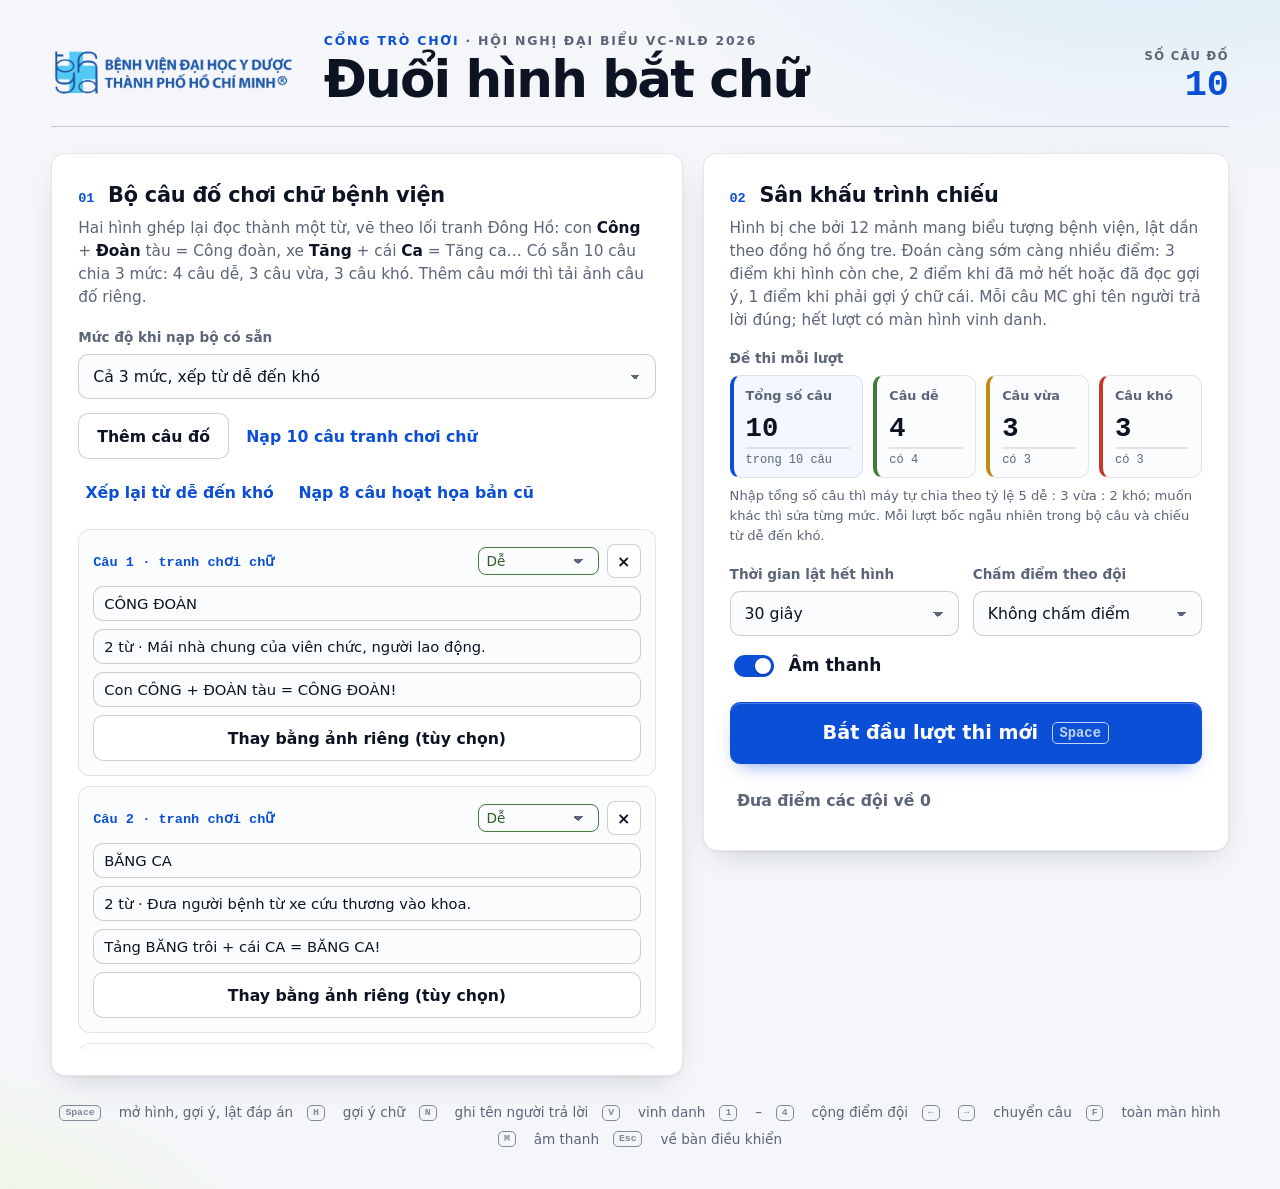
==== duoi-hinh.html @ 065e90be "feat: cổng trò chơi Bệnh viện – 12 trò chơi chạy offline Co-Authored-By: Claude Opus 5.5 <noreply@an" ====
<!doctype html>
<html lang="vi">
<head>
  <meta charset="utf-8">
  <meta name="viewport" content="width=device-width, initial-scale=1">
  <title>Đuổi hình bắt chữ</title>
  <link rel="icon" href="data:image/svg+xml,%3Csvg xmlns='http://www.w3.org/2000/svg' viewBox='0 0 64 64'%3E%3Crect width='64' height='64' rx='14' fill='%230b4fd6'/%3E%3Ccircle cx='24' cy='28' r='10' fill='%23fde047'/%3E%3Crect x='34' y='24' width='18' height='22' rx='4' fill='%23d4ff3a'/%3E%3C/svg%3E">
  <link rel="stylesheet" href="css/chung.css">
  <link rel="stylesheet" href="css/duoi-hinh.css">
</head>
<body>
  <main id="man-chuan-bi" class="man chuan-bi" aria-labelledby="tieu-de-chuan-bi">
    <header class="cb-dau">
      <a href="index.html" class="ve-cong" aria-label="Về cổng trò chơi"><img src="assets/logo.png" alt="Bệnh viện Đại học Y Dược Thành phố Hồ Chí Minh" class="logo" width="220" height="47"></a>
      <div class="cb-tieu-de">
        <p class="nhan-nho"><a href="index.html" class="lien-ket-cong">Cổng trò chơi</a> · <span class="ten-su-kien"></span></p>
        <h1 id="tieu-de-chuan-bi">Đuổi hình bắt chữ</h1>
      </div>
      <dl class="tong-ket" aria-label="Tình trạng bộ câu đố">
        <div><dt>Số câu đố</dt><dd id="so-cau">0</dd></div>
      </dl>
    </header>

    <div class="cb-luoi">
      <section class="the" aria-labelledby="h-bo-cau">
        <h2 id="h-bo-cau"><span class="so-buoc">01</span>Bộ câu đố chơi chữ bệnh viện</h2>
        <p class="goi-y">Hai hình ghép lại đọc thành một từ, vẽ theo lối tranh Đông Hồ: con <b>Công</b> + <b>Đoàn</b> tàu = Công đoàn, xe <b>Tăng</b> + cái <b>Ca</b> = Tăng ca… Có sẵn 10 câu chia 3 mức: 4 câu dễ, 3 câu vừa, 3 câu khó. Thêm câu mới thì tải ảnh câu đố riêng.</p>
        <label class="nhan" for="o-muc-nap">Mức độ khi nạp bộ có sẵn</label>
        <select id="o-muc-nap"><option value="" selected>Cả 3 mức, xếp từ dễ đến khó</option><option value="de">Chỉ câu dễ</option><option value="vua">Chỉ câu vừa</option><option value="kho">Chỉ câu khó</option></select>
        <div class="hang-nut">
          <button type="button" id="nut-them" class="nut nut-vien">Thêm câu đố</button>
          <button type="button" id="nut-mau" class="nut nut-chu">Nạp 10 câu tranh chơi chữ</button>
          <button type="button" id="nut-xep" class="nut nut-chu">Xếp lại từ dễ đến khó</button>
          <button type="button" id="nut-mau-cu" class="nut nut-chu">Nạp 8 câu hoạt họa bản cũ</button>
        </div>
        <ol id="ds-cau" class="dh-ds"></ol>
      </section>

      <section class="the" aria-labelledby="h-san-khau">
        <h2 id="h-san-khau"><span class="so-buoc">02</span>Sân khấu trình chiếu</h2>
        <p class="goi-y">Hình bị che bởi 12 mảnh mang biểu tượng bệnh viện, lật dần theo đồng hồ ống tre. Đoán càng sớm càng nhiều điểm: 3 điểm khi hình còn che, 2 điểm khi đã mở hết hoặc đã đọc gợi ý, 1 điểm khi phải gợi ý chữ cái. Mỗi câu MC ghi tên người trả lời đúng; hết lượt có màn hình vinh danh.</p>

        <fieldset class="dh-de-thi">
          <legend class="nhan">Đề thi mỗi lượt</legend>
          <div class="dh-de-thi-luoi">
            <label class="dh-so dh-so-tong"><span>Tổng số câu</span><input id="o-tong-cau" type="number" min="1" step="1" inputmode="numeric"><small id="co-tong"></small></label>
            <label class="dh-so" data-muc="de"><span>Câu dễ</span><input id="o-so-de" type="number" min="0" step="1" inputmode="numeric"><small id="co-de"></small></label>
            <label class="dh-so" data-muc="vua"><span>Câu vừa</span><input id="o-so-vua" type="number" min="0" step="1" inputmode="numeric"><small id="co-vua"></small></label>
            <label class="dh-so" data-muc="kho"><span>Câu khó</span><input id="o-so-kho" type="number" min="0" step="1" inputmode="numeric"><small id="co-kho"></small></label>
            <label class="dh-so" data-muc="khac" id="nhom-so-khac" hidden><span>Chưa phân loại</span><input id="o-so-khac" type="number" min="0" step="1" inputmode="numeric"><small id="co-khac"></small></label>
          </div>
          <p class="dh-de-thi-ghi">Nhập tổng số câu thì máy tự chia theo tỷ lệ 5 dễ : 3 vừa : 2 khó; muốn khác thì sửa từng mức. Mỗi lượt bốc ngẫu nhiên trong bộ câu và chiếu từ dễ đến khó.</p>
        </fieldset>
        <div class="hai-cot">
          <div>
            <label class="nhan" for="o-thoi-gian">Thời gian lật hết hình</label>
            <select id="o-thoi-gian"><option value="20">20 giây</option><option value="30" selected>30 giây</option><option value="45">45 giây</option><option value="0">MC tự mở (bấm Space)</option></select>
          </div>
          <div>
            <label class="nhan" for="o-so-doi">Chấm điểm theo đội</label>
            <select id="o-so-doi"><option value="0">Không chấm điểm</option><option value="2">2 đội</option><option value="3">3 đội</option><option value="4">4 đội</option></select>
          </div>
        </div>
        <label class="hop-chon"><input id="o-am-thanh" type="checkbox" checked><span>Âm thanh</span></label>
        <button type="button" id="nut-vao" class="nut nut-chinh nut-to" disabled><span>Bắt đầu lượt thi mới</span><kbd>Space</kbd></button>
        <div class="hang-nut">
          <button type="button" id="nut-tiep-luot" class="nut nut-vien" hidden>Chơi tiếp lượt đang dở</button>
          <button type="button" id="nut-xem-vinh-danh" class="nut nut-vien" hidden>Xem vinh danh lượt trước</button>
          <button type="button" id="nut-xoa-diem" class="nut nut-chu nut-nguy">Đưa điểm các đội về 0</button>
        </div>
      </section>
    </div>
    <p class="phim-tat"><kbd>Space</kbd> mở hình, gợi ý, lật đáp án <kbd>H</kbd> gợi ý chữ <kbd>N</kbd> ghi tên người trả lời <kbd>V</kbd> vinh danh <kbd>1</kbd>–<kbd>4</kbd> cộng điểm đội <kbd>←</kbd><kbd>→</kbd> chuyển câu <kbd>F</kbd> toàn màn hình <kbd>M</kbd> âm thanh <kbd>Esc</kbd> về bàn điều khiển</p>
  </main>

  <section id="man-san-khau" class="man dh-san-khau" aria-label="Sân khấu Đuổi hình bắt chữ" hidden>
    <header class="dh-dau">
      <div class="dh-trai">
        <img src="assets/logo.png" alt="" class="logo-nho" width="160" height="34">
        <div>
          <p class="nhan-nho ten-su-kien"></p>
          <p class="dh-tieu-de">Đuổi hình bắt chữ</p>
        </div>
        <p id="sk-chi-so" class="dh-chi-so"></p>
        <p id="sk-muc-do" class="dh-muc-do" hidden></p>
      </div>
      <div id="bang-doi" class="dh-bang-doi" aria-label="Điểm các đội" hidden></div>
    </header>

    <div class="dh-trung-tam">
      <div class="dh-khung-canvas">
        <canvas id="dh-canvas" aria-label="Tranh câu đố"></canvas>
        <canvas id="dh-canvas-cu" aria-label="Hoạt họa câu đố" hidden></canvas>
      </div>
      <div id="dh-dong-ho" class="dh-dong-ho" aria-hidden="true"><span id="dh-tre"></span></div>
      <p id="sk-goi-y" class="dh-goi-y" hidden></p>
      <div id="sk-o-chu" class="dh-dap-an-hang" aria-live="polite"></div>
      <p id="sk-giai-thich" class="dh-giai-thich" hidden></p>
      <form id="form-ten" class="dh-nguoi" autocomplete="off">
        <label for="o-ten" class="dh-nguoi-nhan">Người trả lời đúng <kbd>N</kbd></label>
        <input id="o-ten" type="text" maxlength="60" list="ds-ten" placeholder="Gõ tên rồi bấm Enter">
        <datalist id="ds-ten"></datalist>
        <button type="submit" class="nut nut-chinh">Ghi tên</button>
        <p id="sk-da-ghi" class="dh-da-ghi" aria-live="polite"></p>
      </form>
    </div>

    <footer class="dh-chan">
      <div class="hang-nut dh-hang-nut">
        <button type="button" id="nut-truoc" class="nut nut-vien">Câu trước <kbd>←</kbd></button>
        <button type="button" id="nut-buoc" class="nut nut-chinh">Mở hết hình <kbd>Space</kbd></button>
        <button type="button" id="nut-chu" class="nut nut-vien">Gợi ý một chữ <kbd>H</kbd></button>
        <button type="button" id="nut-sau" class="nut nut-vien">Câu tiếp <kbd>→</kbd></button>
        <button type="button" id="nut-vinh-danh" class="nut nut-vien">Vinh danh <kbd>V</kbd></button>
      </div>
      <button type="button" id="nut-ve" class="nut nut-chu">Về bàn điều khiển <kbd>Esc</kbd></button>
    </footer>
    <canvas id="phao-dh" aria-hidden="true"></canvas>
  </section>

  <section id="man-vinh-danh" class="man dh-vinh-danh" aria-labelledby="vd-tieu-de" hidden>
    <header class="vd-dau">
      <img src="assets/logo.png" alt="Bệnh viện Đại học Y Dược Thành phố Hồ Chí Minh" class="vd-logo" width="220" height="47">
      <p class="nhan-nho ten-su-kien"></p>
      <h2 id="vd-tieu-de" class="vd-tieu-de">Bảng vàng Đuổi hình bắt chữ</h2>
      <p id="vd-tom-tat" class="vd-tom-tat"></p>
    </header>
    <ol id="vd-buc" class="vd-buc" aria-label="Ba người dẫn đầu"></ol>
    <div class="vd-duoi">
      <ol id="vd-ds" class="vd-ds" aria-label="Các thứ hạng tiếp theo"></ol>
      <ul id="vd-doi" class="vd-doi" aria-label="Điểm các đội" hidden></ul>
    </div>
    <p id="vd-trong" class="vd-trong" hidden>Lượt này chưa ghi tên người trả lời nào.</p>
    <footer class="vd-chan hang-nut">
      <button type="button" id="vd-quay-lai" class="nut nut-vien">Quay lại sân khấu</button>
      <button type="button" id="vd-ve" class="nut nut-chu">Về bàn điều khiển <kbd>Esc</kbd></button>
    </footer>
    <canvas id="phao-vd" aria-hidden="true"></canvas>
  </section>

  <script src="js/chung/luu-tru.js" defer></script>
  <script src="js/chung/am-thanh.js" defer></script>
  <script src="js/chung/phao.js" defer></script>
  <script src="js/chung/umc-logo.js" defer></script>
  <script src="js/quay-so/anh-giai.js" defer></script>
  <script src="js/duoi-hinh/duoi-hinh.js" defer></script>
  <script src="js/duoi-hinh/ve-hinh.js" defer></script>
  <script src="js/duoi-hinh/ve-tranh.js" defer></script>
  <script src="js/duoi-hinh/hinh-them.js" defer></script>
  <script src="js/duoi-hinh/hinh-dep.js" defer></script>
  <script src="js/duoi-hinh/vinh-danh.js" defer></script>
  <script src="js/duoi-hinh/app.js" defer></script>
</body>
</html>
---- css/chung.css ----
/* Cổng trò chơi Bệnh viện — phần dùng chung. Giao diện sáng, phong cách đồ họa thể thao: nền trắng ngà, chữ mực đậm,
 * xanh dương làm màu nhấn cho chữ, xanh chanh làm nền nhấn cho vị trí dẫn đầu. */
:root {
  --nen: #f4f6f9;
  --be-mat: #ffffff;
  --kinh: rgba(255, 255, 255, 0.86);
  --vien: rgba(12, 19, 34, 0.10);
  --vien-dam: rgba(12, 19, 34, 0.20);
  --chu: #0c1322;
  --chu-phu: #5b6577;
  --xanh: #0b4fd6;          /* màu nhấn cho chữ, nút chính */
  --xanh-dam: #083ea8;
  --chanh: #d4ff3a;         /* nền nhấn: dẫn đầu, hạng 1 */
  --chanh-dam: #65a30d;
  --vang: #d4a017;
  --dong: #c2763a;
  --do: #e53935;
  --font: "Inter", system-ui, -apple-system, "Segoe UI", Roboto, "Helvetica Neue", Arial, sans-serif;
  --mono: ui-monospace, "SF Mono", "JetBrains Mono", Menlo, Consolas, monospace;
  --chuyen: cubic-bezier(0.16, 1, 0.3, 1);
  --bo: 10px;
  --bong: 0 1px 2px rgba(12,19,34,0.06), 0 12px 32px -14px rgba(12,19,34,0.22);
}
html[data-chu-de="le-tet"] {
  --xanh: #c62828;
  --xanh-dam: #991b1b;
}
html[data-chu-de="y-te"] {
  --xanh: #0f766e;
  --xanh-dam: #115e59;
}

* { box-sizing: border-box; }
html, body { margin: 0; height: 100%; }
body { font-family: var(--font); color: var(--chu); background: var(--nen); font-size: 17px; line-height: 1.5; -webkit-font-smoothing: antialiased; }
[hidden] { display: none !important; }
.an-di { position: absolute; width: 1px; height: 1px; opacity: 0; pointer-events: none; }
label:has(> .an-di) { position: relative; } /* ô ẩn định vị theo nút chứa nó; nếu không, nó thoát khỏi khung cuộn và kéo dài cả trang */
kbd { font: 600 0.72em var(--mono); padding: 0.15em 0.5em; border-radius: 5px; border: 1px solid currentColor; opacity: 0.75; }
.nhan-nho { margin: 0; font-size: 0.78rem; font-weight: 700; letter-spacing: 0.14em; text-transform: uppercase; color: var(--chu-phu); }

/* ── Nút ── */
.nut { display: inline-flex; align-items: center; justify-content: center; gap: 0.7em; min-height: 46px; padding: 0.55em 1.15em; border-radius: var(--bo); border: 1px solid transparent; font: 650 0.98rem var(--font); color: var(--chu); background: transparent; cursor: pointer; transition: background-color 160ms, border-color 160ms, transform 160ms var(--chuyen), box-shadow 160ms; }
.nut:focus-visible { outline: 3px solid var(--xanh); outline-offset: 3px; }
.nut:active:not(:disabled) { transform: translateY(1px) scale(0.99); }
.nut:disabled { opacity: 0.4; cursor: not-allowed; }
.nut-chinh { background: var(--xanh); color: #fff; box-shadow: 0 1px 0 rgba(255,255,255,0.25) inset, 0 8px 20px -10px rgba(11,79,214,0.7); }
.nut-chinh:hover:not(:disabled) { background: var(--xanh-dam); box-shadow: 0 1px 0 rgba(255,255,255,0.25) inset, 0 14px 30px -12px rgba(11,79,214,0.8); }
.nut-vien { border-color: var(--vien-dam); background: var(--be-mat); }
.nut-vien:hover { border-color: rgba(12,19,34,0.4); background: #f8fafc; }
.nut-chu { color: var(--xanh); padding-inline: 0.4em; }
.nut-chu:hover { text-decoration: underline; text-underline-offset: 3px; }
.nut-nguy { color: var(--chu-phu); }
.nut-nguy:hover { color: var(--do); }
.nut-to { width: 100%; min-height: 62px; font-size: 1.2rem; font-weight: 750; margin-top: 22px; }
.nut-hep { width: auto; min-width: 280px; margin-top: 0; }
.hang-nut { display: flex; flex-wrap: wrap; gap: 10px; align-items: center; margin: 14px 0 0; }
.hang-giua { justify-content: center; }

/* ── Bàn điều khiển ── */
.chuan-bi { min-height: 100%; padding: 32px clamp(16px, 4vw, 56px) 40px; background:
  radial-gradient(900px 500px at 90% -10%, rgba(69,179,232,0.18), transparent 60%),
  radial-gradient(700px 420px at -10% 110%, rgba(212,255,58,0.22), transparent 60%), var(--nen); }
.cb-dau { display: grid; grid-template-columns: auto 1fr auto; align-items: end; gap: 28px; max-width: 1240px; margin: 0 auto; padding-bottom: 22px; border-bottom: 1px solid var(--vien-dam); }
.logo { height: 47px; width: auto; }
.cb-tieu-de h1 { margin: 4px 0 0; font-size: clamp(2.2rem, 1.3rem + 2.4vw, 3.6rem); line-height: 0.95; font-weight: 850; letter-spacing: -0.035em; }
.tong-ket { display: flex; gap: 28px; margin: 0; }
.tong-ket div { text-align: right; }
.tong-ket dt { font-size: 0.72rem; font-weight: 700; letter-spacing: 0.12em; text-transform: uppercase; color: var(--chu-phu); }
.tong-ket dd { margin: 2px 0 0; font: 700 2.3rem/1 var(--mono); font-variant-numeric: tabular-nums; }
.tong-ket div:first-child dd { color: var(--xanh); }
.cb-luoi { display: grid; grid-template-columns: 1.2fr 1fr; gap: 20px; max-width: 1240px; margin: 26px auto 0; align-items: start; }
.the { background: var(--be-mat); border: 1px solid var(--vien); border-radius: 14px; padding: 26px; box-shadow: var(--bong); }
.the h2 { display: flex; align-items: baseline; gap: 14px; margin: 0 0 6px; font-size: 1.3rem; font-weight: 750; letter-spacing: -0.01em; }
.so-buoc { font: 700 0.85rem var(--mono); color: var(--xanh); }
.goi-y { color: var(--chu-phu); margin: 0 0 16px; font-size: 0.96rem; }
.goi-y b { color: var(--chu); font-weight: 650; }
.nhan { display: block; font-size: 0.85rem; font-weight: 650; color: var(--chu-phu); margin: 18px 0 7px; }
textarea, input[type="text"], select { width: 100%; font: 0.98rem var(--font); padding: 12px 14px; border: 1px solid var(--vien-dam); border-radius: var(--bo); background: #fbfcfd; color: var(--chu); transition: border-color 160ms, box-shadow 160ms; }
select { appearance: none; background-image: linear-gradient(45deg, transparent 50%, var(--chu-phu) 50%), linear-gradient(135deg, var(--chu-phu) 50%, transparent 50%); background-position: calc(100% - 20px) 52%, calc(100% - 15px) 52%; background-size: 5px 5px; background-repeat: no-repeat; }
textarea { font: 0.9rem var(--mono); resize: vertical; margin-bottom: 12px; }
textarea::placeholder { color: #9aa3b2; }
textarea:focus, input:focus, select:focus { outline: none; border-color: var(--xanh); box-shadow: 0 0 0 3px rgba(11,79,214,0.15); }
.hai-cot { display: grid; grid-template-columns: 1fr 1fr; gap: 14px; }
.hop-chon { display: flex; align-items: center; gap: 12px; margin-top: 16px; font-weight: 550; cursor: pointer; }
.hop-chon input { appearance: none; width: 40px; height: 22px; border-radius: 99px; background: #d5dbe4; position: relative; cursor: pointer; transition: background-color 200ms; flex: none; }
.hop-chon input::after { content: ""; position: absolute; top: 3px; left: 3px; width: 16px; height: 16px; border-radius: 50%; background: #fff; box-shadow: 0 1px 3px rgba(0,0,0,0.25); transition: transform 220ms var(--chuyen); }
.hop-chon input:checked { background: var(--xanh); }
.hop-chon input:checked::after { transform: translateX(18px); }
.hop-chon input:focus-visible { outline: 3px solid var(--xanh); outline-offset: 3px; }
.trang-thai { margin-top: 10px; border-radius: var(--bo); font-size: 0.92rem; }
.trang-thai:empty { display: none; }
.trang-thai p { margin: 0; font-weight: 650; }
.trang-thai ul { margin: 6px 0 0; padding-left: 1.2em; color: var(--chu-phu); }
.trang-thai.ok, .trang-thai.canh-bao, .trang-thai.loi { padding: 12px 14px; border: 1px solid; }
.trang-thai.ok { border-color: #b7e08a; background: #f3fbe8; }
.trang-thai.ok p { color: #3f6f06; }
.trang-thai.canh-bao { border-color: #f1d27a; background: #fff9e8; }
.trang-thai.canh-bao p { color: #8a5d00; }
.trang-thai.loi { border-color: #f3a5a3; background: #fff3f3; }
.trang-thai.loi p { color: #b3261e; }
.phim-tat { max-width: 1240px; margin: 26px auto 0; color: var(--chu-phu); font-size: 0.85rem; display: flex; flex-wrap: wrap; gap: 6px 14px; align-items: center; justify-content: center; }
.phim-tat kbd { margin-right: 4px; }

/* ── Lịch sử ── */
dialog { width: min(980px, 94vw); max-height: 86vh; border: 1px solid var(--vien); border-radius: 16px; padding: 26px; color: var(--chu); background: var(--be-mat); box-shadow: 0 30px 80px -20px rgba(12,19,34,0.4); }
dialog::backdrop { background: rgba(12,19,34,0.35); backdrop-filter: blur(4px); }
dialog h2 { margin-top: 0; font-weight: 750; letter-spacing: -0.01em; }
.ls-noi-dung { max-height: 56vh; overflow: auto; border: 1px solid var(--vien); border-radius: 12px; }
.ls-bang { width: 100%; border-collapse: collapse; font-size: 0.95rem; }
.ls-bang th { position: sticky; top: 0; background: #eef2f7; text-align: left; padding: 10px 12px; font-size: 0.75rem; letter-spacing: 0.1em; text-transform: uppercase; color: var(--chu-phu); }
.ls-bang td { padding: 9px 12px; border-top: 1px solid var(--vien); }
.ls-bang td:nth-child(4) { font-family: var(--mono); }
.ls-dau-luot td { border-top-color: var(--vien-dam); }
.ls-noi-dung .goi-y { padding: 16px; margin: 0; }

@media (max-width: 900px) {
  .cb-dau { grid-template-columns: 1fr; align-items: start; }
  .tong-ket div { text-align: left; }
  .cb-luoi, .hai-cot { grid-template-columns: 1fr; }
}
@media (prefers-reduced-motion: reduce) {
  *, *::before, *::after { animation-duration: 1ms !important; animation-iteration-count: 1 !important; transition-duration: 1ms !important; }
}

/* Liên kết về cổng trò chơi */
.lien-ket-cong { color: var(--xanh); text-decoration: none; }
.lien-ket-cong:hover { text-decoration: underline; text-underline-offset: 3px; }
.ve-cong { display: inline-block; border-radius: 8px; }
.ve-cong:focus-visible { outline: 3px solid var(--xanh); outline-offset: 3px; }
.trang-thai a { color: inherit; font-weight: 700; }

/* ── Biên bản in / xuất PDF ── */
.vung-in-bien-ban { display: none; }
@media print {
  @page { size: A4 portrait; margin: 14mm 15mm; }
  body.dang-in-bien-ban > *:not(#vung-in-bien-ban) { display: none !important; }
  body.dang-in-bien-ban { background: #fff !important; color: #000 !important; font-size: 12pt; line-height: 1.45; }
  #vung-in-bien-ban { display: block !important; color: #000; font-family: "Times New Roman", Georgia, serif; }
  .bb-dau { display: flex; justify-content: space-between; align-items: flex-start; gap: 16px; border-bottom: 1.5px solid #000; padding-bottom: 10px; margin-bottom: 16px; }
  .bb-logo { height: 34px; width: auto; display: block; margin-bottom: 4px; }
  .bb-co-quan { margin: 0; font-weight: 700; font-size: 10pt; }
  .bb-quoc-hieu { text-align: center; }
  .bb-qh-tren { margin: 0; font-weight: 700; font-size: 10.5pt; }
  .bb-qh-duoi { margin: 2px 0 6px; font-weight: 700; font-size: 10.5pt; text-decoration: underline; text-underline-offset: 3px; }
  .bb-ngay { margin: 0; font-style: italic; font-size: 10pt; }
  .bb-tieu-de { text-align: center; margin-bottom: 14px; }
  .bb-tieu-de h1 { margin: 0 0 4px; font-size: 15pt; font-weight: 700; letter-spacing: 0.02em; }
  .bb-su-kien { margin: 0 0 4px; font-size: 12pt; font-weight: 700; }
  .bb-tom-tat { margin: 0; font-size: 10pt; font-style: italic; color: #333; }
  .bb-bang { width: 100%; border-collapse: collapse; margin: 12px 0 14px; font-size: 10.5pt; }
  .bb-bang th, .bb-bang td { border: 1px solid #222; padding: 5px 8px; text-align: left; }
  .bb-bang th { background: #eef2f7 !important; -webkit-print-color-adjust: exact; print-color-adjust: exact; font-weight: 700; }
  .bb-bang tr { break-inside: avoid; }
  .bb-ghi-chu { margin: 8px 0 16px; font-size: 10pt; font-style: italic; }
  .bb-chu-ky { display: grid; grid-template-columns: repeat(3, 1fr); gap: 12px; margin-top: 24px; break-inside: avoid; text-align: center; }
  .bb-ky-chuc { margin: 0; font-weight: 700; font-size: 10.5pt; }
  .bb-ky-goi-y { margin: 2px 0 0; font-size: 9.5pt; font-style: italic; }
  .bb-ky-trong { height: 68px; }
}
---- css/duoi-hinh.css ----
/* Đuổi hình bắt chữ – phong cách tranh Đông Hồ: nền giấy điệp, khung gỗ, ô chữ là khối gỗ lật thành dấu son,
 * đồng hồ ống tre, bảng điểm thẻ gỗ. Bàn điều khiển dùng chung giao diện của cổng (chung.css). */
:root {
  --dh-giay: #f1e4c4;
  --dh-giay-dam: #e3cd9c;
  --dh-muc: #1d1510;
  --dh-son: #c8352b;
  --dh-son-dam: #9c241c;
  --dh-nghe: #e5a823;
  --dh-go: #7a4b25;
  --dh-go-dam: #4a2a12;
  --dh-tre: #6f9a3c;
  --dh-serif: Georgia, "Noto Serif", "Times New Roman", serif;
}

/* ── Bàn điều khiển ── */
.dh-ds { list-style: none; margin: 14px 0 0; padding: 0; display: grid; gap: 10px; max-height: 520px; overflow: auto; }
.dh-dong { position: relative; /* giữ ô chọn ảnh ẩn (.an-di, định vị tuyệt đối) trong dòng, không kéo dài cả trang */ padding: 14px; border: 1px solid var(--vien); border-radius: 12px; background: #fbfcfd; display: grid; gap: 8px; }
.dh-dong-dau { display: flex; justify-content: space-between; align-items: center; }
.dh-stt { font: 800 0.85rem var(--mono); color: var(--xanh); }
.dh-dong input { padding: 8px 10px !important; font-size: 0.92rem !important; }
.dh-nut-anh { align-self: start; }
.nut-nho { width: 34px; height: 34px; border-radius: 8px; border: 1px solid var(--vien-dam); background: #fff; color: var(--chu); font: 700 1rem var(--font); cursor: pointer; }
.nut-xoa:hover { border-color: var(--do); background: #fff3f3; color: var(--do); }

/* ── Sân khấu ── */
.dh-san-khau {
  position: fixed; inset: 0; overflow: auto; display: grid; grid-template-rows: auto 1fr auto; gap: 14px; padding: 16px 32px 20px;
  color: var(--dh-muc);
  background:
    radial-gradient(1200px 700px at 50% 30%, rgba(255,250,235,0.9), transparent 70%),
    repeating-linear-gradient(0deg, rgba(122,75,37,0.025) 0 2px, transparent 2px 7px),
    linear-gradient(180deg, var(--dh-giay), var(--dh-giay-dam));
}
.dh-san-khau::before { /* viền hoa văn sóng nước mờ ở chân màn hình */
  content: ""; position: fixed; left: 0; right: 0; bottom: 0; height: 120px; pointer-events: none; opacity: 0.18;
  background: radial-gradient(circle at 50% 100%, transparent 18px, var(--dh-go) 19px, var(--dh-go) 20px, transparent 21px) 0 0 / 40px 24px repeat;
}
.dh-dau, .dh-trung-tam, .dh-chan { position: relative; z-index: 1; }
.dh-dau { display: flex; justify-content: space-between; align-items: center; gap: 18px; }
.dh-trai { display: flex; align-items: center; gap: 18px; }
.dh-san-khau .nhan-nho { color: #7a5a3a; }
.dh-tieu-de { margin: 2px 0 0; font: 700 clamp(1.4rem, 1rem + 1.2vw, 2.1rem)/1.1 var(--dh-serif); letter-spacing: 0.01em; }
.dh-chi-so { /* con dấu son */
  margin: 0 0 0 10px; padding: 8px 14px; background: var(--dh-son); color: #fbf3df; font: 700 1.15rem var(--dh-serif);
  border: 2px solid var(--dh-son-dam); outline: 2px solid #fbf3df; outline-offset: -6px; transform: rotate(-3deg); box-shadow: 0 6px 14px -8px rgba(80,20,10,0.6);
}

/* Bảng điểm: thẻ gỗ */
.dh-bang-doi { display: flex; gap: 10px; }
.dh-doi {
  position: relative; display: grid; grid-template-columns: auto auto; grid-template-rows: auto auto; column-gap: 10px; align-items: center;
  min-width: 128px; padding: 8px 14px; border-radius: 8px; border: 2px solid var(--dh-go-dam); cursor: pointer; color: #fbf3df;
  background: linear-gradient(180deg, #9a6232, var(--dh-go)); box-shadow: inset 0 1px 0 rgba(255,230,180,0.35), 0 8px 16px -10px rgba(50,25,8,0.7);
  transition: transform 180ms var(--chuyen);
}
.dh-doi:hover { transform: translateY(-2px); }
.dh-doi:focus-visible { outline: 3px solid var(--dh-son); outline-offset: 3px; }
.dh-doi-ten { font: 700 0.95rem var(--dh-serif); grid-column: 1; }
.dh-doi-diem { font: 800 2rem/1 var(--mono); color: var(--dh-nghe); grid-column: 2; grid-row: 1 / span 2; }
.dh-doi kbd { grid-column: 1; justify-self: start; color: #f3dcb0; }
.dh-doi.vua-cong { animation: dhNay 600ms var(--chuyen); }
@keyframes dhNay { 30% { transform: scale(1.12) rotate(-2deg); } }
.dh-cong-diem { position: absolute; right: 8px; top: -6px; font: 900 1.6rem var(--dh-serif); color: var(--dh-son); text-shadow: 0 2px 0 #fbf3df; animation: dhBay 1.2s var(--chuyen) forwards; pointer-events: none; }
@keyframes dhBay { from { opacity: 0; transform: translateY(10px) scale(0.6); } 25% { opacity: 1; transform: translateY(-10px) scale(1.2); } to { opacity: 0; transform: translateY(-46px) scale(1); } }

.dh-trung-tam { display: flex; flex-direction: column; align-items: center; justify-content: center; gap: 14px; max-width: 1180px; width: 100%; margin: 0 auto; }
.dh-khung-canvas { width: min(980px, 100%, calc((100vh - 460px) * 16 / 9)); aspect-ratio: 16 / 9; position: relative; box-shadow: 0 28px 60px -26px rgba(60,30,10,0.65), 0 2px 0 rgba(255,255,255,0.4) inset; border-radius: 6px; overflow: hidden; }
.dh-khung-canvas canvas { position: absolute; inset: 0; width: 100%; height: 100%; display: block; }

/* Đồng hồ ống tre */
.dh-dong-ho {
  width: min(980px, 100%, calc((100vh - 460px) * 16 / 9)); height: 16px; border-radius: 99px; overflow: hidden;
  background: rgba(122,75,37,0.18); box-shadow: inset 0 2px 4px rgba(60,30,10,0.25);
}
.dh-dong-ho span {
  display: block; height: 100%; transform-origin: left center; transition: transform 140ms linear;
  background:
    repeating-linear-gradient(90deg, transparent 0 78px, rgba(40,60,15,0.55) 78px 81px),
    linear-gradient(180deg, #a6cf6a, var(--dh-tre) 55%, #4d7426);
}
.dh-dong-ho.gap span { background: repeating-linear-gradient(90deg, transparent 0 78px, rgba(90,20,10,0.5) 78px 81px), linear-gradient(180deg, #f08a5d, var(--dh-son)); animation: dhGap 0.5s steps(2) infinite; }
.dh-dong-ho.het span { transform: scaleX(0) !important; }
@keyframes dhGap { 50% { filter: brightness(1.25); } }

/* Gợi ý: dải giấy cuộn, gạch chân nét bút lông */
.dh-goi-y {
  position: relative; margin: 0; padding: 10px 30px 14px; font: 700 clamp(1.1rem, 0.9rem + 0.6vw, 1.45rem)/1.4 var(--dh-serif); text-align: center;
  background: linear-gradient(180deg, #fbf3df, #f3e2bd); border-left: 10px solid var(--dh-go); border-right: 10px solid var(--dh-go);
  box-shadow: 0 10px 20px -14px rgba(60,30,10,0.7); animation: dhMoCuon 600ms var(--chuyen);
}
.dh-goi-y::after { content: ""; position: absolute; left: 18%; right: 18%; bottom: 6px; height: 4px; border-radius: 99px; background: var(--dh-son); transform-origin: left; animation: dhGach 700ms 250ms var(--chuyen) both; }
@keyframes dhMoCuon { from { clip-path: inset(0 50% 0 50%); } to { clip-path: inset(0 0 0 0); } }
@keyframes dhGach { from { transform: scaleX(0); } to { transform: scaleX(1); } }

/* Ô chữ: khối gỗ lật thành dấu son */
.dh-dap-an-hang { display: flex; flex-wrap: wrap; justify-content: center; gap: 12px 30px; perspective: 900px; }
.dh-tu { display: inline-flex; gap: 8px; }
.dh-o {
  position: relative; width: clamp(48px, 4.8vw, 70px); height: clamp(58px, 7vh, 84px); border-radius: 6px; transform-style: preserve-3d;
  background: linear-gradient(180deg, #9a6232, var(--dh-go-dam)); border: 2px solid var(--dh-go-dam);
  box-shadow: inset 0 0 0 4px rgba(255,226,160,0.18), 0 8px 14px -8px rgba(50,25,8,0.7);
  transition: transform 520ms var(--chuyen), background 300ms;
}
.dh-o::before { content: ""; position: absolute; inset: 9px; border: 1px solid rgba(255,226,160,0.3); border-radius: 3px; }
.dh-o-mat { position: absolute; inset: 0; display: grid; place-items: center; font: 700 clamp(1.8rem, 2.5vw, 2.8rem)/1 var(--dh-serif); color: transparent; }
.dh-o.goi-y-chu { background: linear-gradient(180deg, #fbf3df, #ead4a4); border-color: var(--dh-go); }
.dh-o.goi-y-chu .dh-o-mat { color: var(--dh-go-dam); }
.dh-o.hien { transform: rotateY(360deg); background: var(--dh-son); border-color: var(--dh-son-dam); box-shadow: inset 0 0 0 3px #fbf3df, inset 0 0 0 5px var(--dh-son), 0 10px 18px -8px rgba(120,25,15,0.75); }
.dh-o.hien::before { display: none; }
.dh-o.hien .dh-o-mat { color: #fbf3df; }

.dh-giai-thich {
  margin: 0; padding: 12px 26px; font: 700 clamp(1.1rem, 0.9rem + 0.6vw, 1.4rem)/1.4 var(--dh-serif); text-align: center; max-width: 70ch;
  background: #fbf3df; border: 2px solid var(--dh-son); outline: 2px solid #fbf3df; outline-offset: 3px; box-shadow: 0 10px 22px -14px rgba(60,30,10,0.7);
  animation: dhHien 600ms var(--chuyen);
}
@keyframes dhHien { from { opacity: 0; transform: translateY(12px) scale(0.98); } to { opacity: 1; transform: none; } }

.dh-chan { display: flex; justify-content: space-between; align-items: center; flex-wrap: wrap; gap: 12px; max-width: 1180px; width: 100%; margin: 0 auto; }
.dh-hang-nut { margin: 0; }
.dh-san-khau .nut-chinh { background: var(--dh-son); box-shadow: 0 1px 0 rgba(255,255,255,0.25) inset, 0 8px 20px -10px rgba(150,30,20,0.8); }
.dh-san-khau .nut-chinh:hover:not(:disabled) { background: var(--dh-son-dam); }
.dh-san-khau .nut-vien { background: #fbf3df; border-color: rgba(122,75,37,0.45); color: var(--dh-muc); }
.dh-san-khau .nut-vien:hover { border-color: var(--dh-go); background: #fff7e6; }
.dh-san-khau .nut-chu { color: var(--dh-go); }
#phao-dh { position: fixed; inset: 0; width: 100%; height: 100%; pointer-events: none; z-index: 6; }

/* ── Thiết lập đề thi ── */
.dh-de-thi { margin: 4px 0 0; padding: 0; border: 0; min-width: 0; }
.dh-de-thi legend { padding: 0; }
.dh-de-thi-luoi { display: grid; grid-template-columns: 1.3fr repeat(4, 1fr); gap: 10px; }
.dh-de-thi-luoi:not(:has(#nhom-so-khac:not([hidden]))) { grid-template-columns: 1.3fr repeat(3, 1fr); }
.dh-so { display: grid; gap: 4px; padding: 10px 12px; border: 1px solid var(--vien); border-left: 4px solid var(--muc-mau, var(--vien-dam)); border-radius: 10px; background: #fbfcfd; }
.dh-so[data-muc="de"] { --muc-mau: #3f7a3a; }
.dh-so[data-muc="vua"] { --muc-mau: #c08a14; }
.dh-so[data-muc="kho"] { --muc-mau: #c8352b; }
.dh-so-tong { --muc-mau: var(--xanh); background: #f3f7ff; }
.dh-so span { font-size: 0.8rem; font-weight: 650; color: var(--chu-phu); }
.dh-so small { font: 0.75rem var(--mono); color: var(--chu-phu); }
.dh-so input { width: 100%; padding: 4px 0; border: 0; border-bottom: 2px solid var(--vien); background: transparent; font: 750 1.7rem/1.1 var(--mono); color: var(--chu); font-variant-numeric: tabular-nums; }
.dh-so input:focus { outline: none; border-bottom-color: var(--muc-mau); }
.dh-de-thi-ghi { margin: 8px 0 0; font-size: 0.82rem; color: var(--chu-phu); }

/* ── Ghi tên người trả lời: dải giấy có nút đóng dấu ── */
.dh-nguoi { display: flex; align-items: center; justify-content: center; flex-wrap: wrap; gap: 10px; margin: 0; }
.dh-nguoi-nhan { font: 700 1rem var(--dh-serif); color: var(--dh-go-dam); display: inline-flex; align-items: center; gap: 8px; }
.dh-nguoi input { width: min(360px, 70vw); padding: 10px 14px; font: 700 1.15rem var(--dh-serif); color: var(--dh-muc); background: #fffaf0; border: 2px solid rgba(122,75,37,0.45); border-radius: 6px; }
.dh-nguoi input:focus { outline: 3px solid rgba(200,53,43,0.35); border-color: var(--dh-son); }
.dh-nguoi .nut { min-height: 44px; }
.dh-da-ghi { margin: 0; min-width: 14em; text-align: left; font: 700 1.05rem var(--dh-serif); color: var(--dh-son-dam); }
.dh-nguoi.da-ghi input { border-color: var(--dh-son); background: #fff3e6; }

/* ── Màn vinh danh ── */
.dh-vinh-danh {
  position: fixed; inset: 0; overflow: auto; display: grid; grid-template-rows: auto 1fr auto auto; justify-items: center; gap: 18px; padding: 24px 32px 28px; color: var(--dh-muc);
  background:
    radial-gradient(900px 520px at 50% 42%, rgba(255,236,170,0.75), transparent 70%),
    repeating-conic-gradient(from 0deg at 50% 46%, rgba(229,168,35,0.10) 0deg 6deg, transparent 6deg 15deg),
    linear-gradient(180deg, var(--dh-giay), var(--dh-giay-dam));
}
.vd-dau { text-align: center; display: grid; justify-items: center; gap: 4px; }
.vd-logo { height: 40px; width: auto; }
.vd-dau .nhan-nho { margin: 6px 0 0; color: #7a5a3a; }
.vd-tieu-de { margin: 0; font: 700 clamp(2rem, 1.2rem + 2.6vw, 3.4rem)/1.1 var(--dh-serif); }
.vd-tieu-de::after { content: ""; display: block; height: 5px; margin: 10px auto 0; width: 46%; border-radius: 99px; background: var(--dh-son); }
.vd-tom-tat { margin: 4px 0 0; font: 600 1rem var(--dh-serif); color: #7a5a3a; }

.vd-buc { list-style: none; margin: 0; padding: 0; display: grid; grid-template-columns: repeat(3, minmax(0, 260px)); align-items: end; gap: 22px; align-self: end; }
.vd-o { display: grid; justify-items: center; gap: 6px; text-align: center; opacity: 0; transform: translateY(40px); transition: opacity 600ms var(--chuyen), transform 800ms var(--chuyen); }
.vd-o.hien { opacity: 1; transform: none; }
.vd-o-1 { order: 2; } .vd-o-2 { order: 1; } .vd-o-3 { order: 3; }
.vd-dau-son { margin: 0; padding: 6px 14px; background: var(--dh-son); color: #fbf3df; font: 700 1.2rem var(--dh-serif); border: 2px solid var(--dh-son-dam); outline: 2px solid #fbf3df; outline-offset: -6px; transform: rotate(-4deg); }
.vd-o-1 .vd-dau-son { font-size: 1.5rem; padding: 8px 20px; }
.vd-ten { margin: 4px 0 0; font: 700 clamp(1.3rem, 1rem + 1vw, 1.9rem)/1.15 var(--dh-serif); overflow-wrap: break-word; }
.vd-o-1 .vd-ten { font-size: clamp(1.7rem, 1.2rem + 1.6vw, 2.6rem); }
.vd-diem { margin: 0; font: 600 1rem var(--dh-serif); color: #6b4a2c; }
.vd-diem b { font: 800 1.6rem var(--mono); color: var(--dh-son-dam); }
.vd-be {
  width: 100%; display: grid; place-items: center; margin-top: 8px; border-radius: 6px 6px 0 0; border: 2px solid var(--dh-go-dam);
  background: linear-gradient(180deg, #a8703c, var(--dh-go) 60%, var(--dh-go-dam)); box-shadow: inset 0 2px 0 rgba(255,230,180,0.35), 0 20px 30px -18px rgba(60,30,10,0.8);
}
.vd-be span { font: 800 2.6rem var(--dh-serif); color: var(--dh-nghe); text-shadow: 0 2px 0 rgba(40,20,5,0.6); }
.vd-o-1 .vd-be { height: 150px; } .vd-o-2 .vd-be { height: 105px; } .vd-o-3 .vd-be { height: 74px; }
.vd-o-1 .vd-be span { font-size: 3.4rem; }

.vd-duoi { display: flex; flex-wrap: wrap; justify-content: center; align-items: flex-start; gap: 18px; width: min(1100px, 100%); }
.vd-ds { list-style: none; margin: 0; padding: 0; display: grid; grid-template-columns: repeat(auto-fill, minmax(260px, 1fr)); gap: 8px; flex: 1 1 560px; }
.vd-dong { display: grid; grid-template-columns: 2.2em 1fr auto; align-items: center; gap: 10px; padding: 8px 14px; background: #fbf3df; border-left: 6px solid var(--dh-go); box-shadow: 0 6px 12px -10px rgba(60,30,10,0.7); opacity: 0; transform: translateY(8px); transition: opacity 400ms, transform 400ms var(--chuyen); }
.vd-dong.hien { opacity: 1; transform: none; }
.vd-dong-hang { font: 800 1.1rem var(--mono); color: var(--dh-go); }
.vd-dong-ten { font: 700 1.05rem var(--dh-serif); overflow-wrap: break-word; min-width: 0; }
.vd-dong-diem { font: 600 0.9rem var(--dh-serif); color: #6b4a2c; white-space: nowrap; }
.vd-doi { list-style: none; margin: 0; padding: 0; display: flex; flex-wrap: wrap; gap: 10px; }
.vd-the-doi { display: grid; justify-items: center; min-width: 110px; padding: 8px 14px; border-radius: 8px; border: 2px solid var(--dh-go-dam); color: #fbf3df; background: linear-gradient(180deg, #9a6232, var(--dh-go)); }
.vd-the-doi.dan-dau { outline: 3px solid var(--dh-nghe); outline-offset: 2px; }
.vd-doi-ten { font: 700 0.95rem var(--dh-serif); }
.vd-doi-diem { font: 800 1.8rem/1 var(--mono); color: var(--dh-nghe); }
.vd-trong { margin: 0; align-self: center; font: 700 1.3rem var(--dh-serif); color: #7a5a3a; }
.vd-chan { margin: 0; }
.dh-vinh-danh .nut-vien { background: #fbf3df; border-color: rgba(122,75,37,0.45); color: var(--dh-muc); }
.dh-vinh-danh .nut-chu { color: var(--dh-go); }
#phao-vd { position: fixed; inset: 0; width: 100%; height: 100%; pointer-events: none; z-index: 6; }

@media (max-width: 900px) {
  .dh-dau { flex-direction: column; align-items: flex-start; }
  .dh-khung-canvas, .dh-dong-ho { width: 100%; }
  .dh-de-thi-luoi, .dh-de-thi-luoi:not(:has(#nhom-so-khac:not([hidden]))) { grid-template-columns: 1fr 1fr; }
  .dh-so-tong { grid-column: 1 / -1; }
}
@media (max-width: 640px) {
  .dh-vinh-danh { padding: 18px 16px 22px; }
  .vd-buc { grid-template-columns: 1fr; gap: 14px; width: 100%; }
  .vd-o-1, .vd-o-2, .vd-o-3 { order: 0; grid-template-columns: auto 1fr; justify-items: start; text-align: left; column-gap: 12px; }
  .vd-o .vd-dau-son { grid-row: 1 / span 2; align-self: center; }
  .vd-o .vd-be { display: none; }
  .vd-o-1 .vd-ten { font-size: 1.7rem; }
  .vd-dong { grid-template-columns: 2em 1fr; }
  .vd-dong-diem { grid-column: 2; white-space: normal; }
}
@media (prefers-reduced-motion: reduce) {
  .dh-goi-y, .dh-goi-y::after, .dh-giai-thich, .dh-doi.vua-cong, .dh-cong-diem { animation: none; }
  .dh-o { transition: none; }
  .vd-o, .vd-dong { transition: none; }
}

/* ── Mức độ câu đố ── */
.dh-dong-phai { display: flex; align-items: center; gap: 8px; }
.dh-chon-muc { width: auto !important; padding: 5px 8px !important; font-size: 0.85rem !important; border-radius: 8px; }
.dh-chon-muc[data-muc="de"] { border-color: #3f7a3a; color: #2f5e2b; }
.dh-chon-muc[data-muc="vua"] { border-color: #c08a14; color: #8a5f08; }
.dh-chon-muc[data-muc="kho"] { border-color: var(--dh-son); color: var(--dh-son-dam); }
/* Thẻ mức độ trên sân khấu: mảnh giấy dán, màu theo mức (lá – nghệ – son) */
.dh-muc-do {
  margin: 0; padding: 6px 12px; font: 700 1rem var(--dh-serif); color: #fbf3df; transform: rotate(2deg);
  background: #3f7a3a; border: 2px solid rgba(29,21,16,0.55); box-shadow: 0 6px 12px -8px rgba(60,30,10,0.7);
}
.dh-muc-do[data-muc="vua"] { background: #c08a14; }
.dh-muc-do[data-muc="kho"] { background: var(--dh-son-dam); }
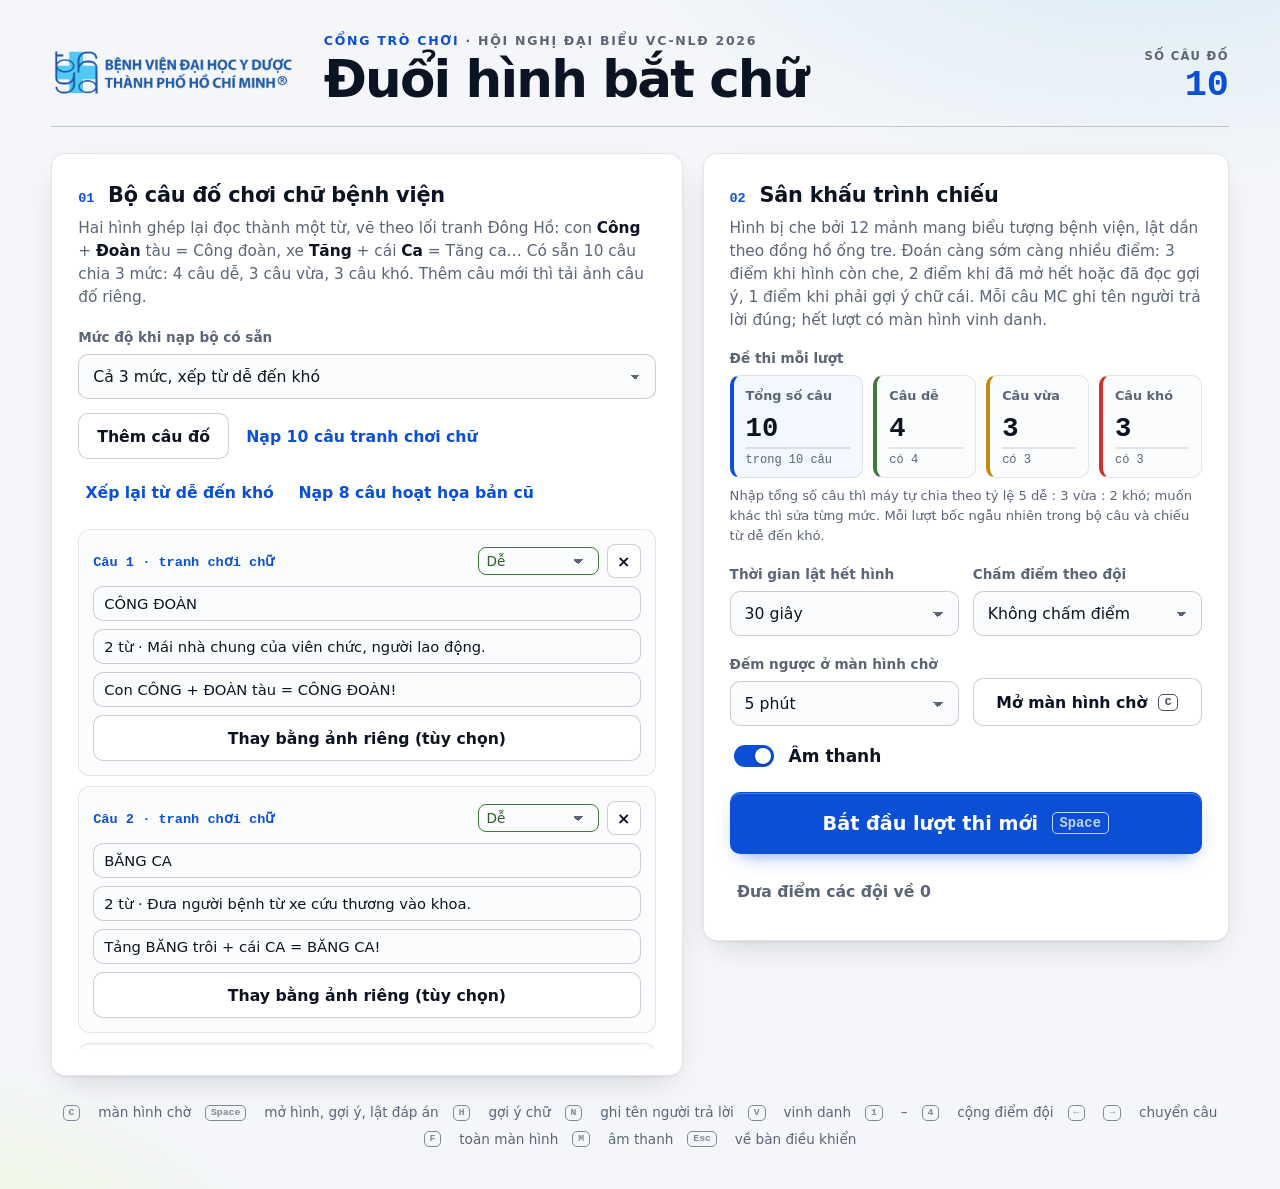
==== commit 1519b9cf: "feat(duoi-hinh): màn hình chờ có câu ví dụ, luật chơi và đếm ngược - Màn hình chờ mở bằng phím C: tê" ====
--- a/duoi-hinh.html
+++ b/duoi-hinh.html
@@ -7,6 +7,7 @@
   <link rel="icon" href="data:image/svg+xml,%3Csvg xmlns='http://www.w3.org/2000/svg' viewBox='0 0 64 64'%3E%3Crect width='64' height='64' rx='14' fill='%230b4fd6'/%3E%3Ccircle cx='24' cy='28' r='10' fill='%23fde047'/%3E%3Crect x='34' y='24' width='18' height='22' rx='4' fill='%23d4ff3a'/%3E%3C/svg%3E">
   <link rel="stylesheet" href="css/chung.css">
   <link rel="stylesheet" href="css/duoi-hinh.css">
+  <link rel="stylesheet" href="css/duoi-hinh-cho.css">
 </head>
 <body>
   <main id="man-chuan-bi" class="man chuan-bi" aria-labelledby="tieu-de-chuan-bi">
@@ -61,6 +62,13 @@
             <select id="o-so-doi"><option value="0">Không chấm điểm</option><option value="2">2 đội</option><option value="3">3 đội</option><option value="4">4 đội</option></select>
           </div>
         </div>
+        <div class="hai-cot dh-hang-cho">
+          <div>
+            <label class="nhan" for="o-phut-cho">Đếm ngược ở màn hình chờ</label>
+            <select id="o-phut-cho"><option value="0">Không đếm ngược</option><option value="3">3 phút</option><option value="5" selected>5 phút</option><option value="10">10 phút</option><option value="15">15 phút</option></select>
+          </div>
+          <button type="button" id="nut-man-cho" class="nut nut-vien dh-nut-cho">Mở màn hình chờ <kbd>C</kbd></button>
+        </div>
         <label class="hop-chon"><input id="o-am-thanh" type="checkbox" checked><span>Âm thanh</span></label>
         <button type="button" id="nut-vao" class="nut nut-chinh nut-to" disabled><span>Bắt đầu lượt thi mới</span><kbd>Space</kbd></button>
         <div class="hang-nut">
@@ -70,7 +78,7 @@
         </div>
       </section>
     </div>
-    <p class="phim-tat"><kbd>Space</kbd> mở hình, gợi ý, lật đáp án <kbd>H</kbd> gợi ý chữ <kbd>N</kbd> ghi tên người trả lời <kbd>V</kbd> vinh danh <kbd>1</kbd>–<kbd>4</kbd> cộng điểm đội <kbd>←</kbd><kbd>→</kbd> chuyển câu <kbd>F</kbd> toàn màn hình <kbd>M</kbd> âm thanh <kbd>Esc</kbd> về bàn điều khiển</p>
+    <p class="phim-tat"><kbd>C</kbd> màn hình chờ <kbd>Space</kbd> mở hình, gợi ý, lật đáp án <kbd>H</kbd> gợi ý chữ <kbd>N</kbd> ghi tên người trả lời <kbd>V</kbd> vinh danh <kbd>1</kbd>–<kbd>4</kbd> cộng điểm đội <kbd>←</kbd><kbd>→</kbd> chuyển câu <kbd>F</kbd> toàn màn hình <kbd>M</kbd> âm thanh <kbd>Esc</kbd> về bàn điều khiển</p>
   </main>
 
   <section id="man-san-khau" class="man dh-san-khau" aria-label="Sân khấu Đuổi hình bắt chữ" hidden>
@@ -118,6 +126,48 @@
     <canvas id="phao-dh" aria-hidden="true"></canvas>
   </section>
 
+  <section id="man-cho" class="man dh-cho" aria-labelledby="cho-tieu-de" hidden>
+    <header class="cho-dau">
+      <div class="cho-thuong-hieu">
+        <img src="assets/logo.png" alt="Bệnh viện Đại học Y Dược Thành phố Hồ Chí Minh" class="cho-logo" width="220" height="47">
+        <p class="nhan-nho ten-su-kien"></p>
+      </div>
+      <div class="cho-goc">
+        <p class="cho-phim"><kbd>Space</kbd> bắt đầu <kbd>+</kbd><kbd>−</kbd> đổi phút <kbd>F</kbd> toàn màn hình <kbd>Esc</kbd> bàn điều khiển</p>
+        <p class="cho-gio" aria-label="Giờ hiện tại"><span id="cho-gio">--:--</span></p>
+      </div>
+    </header>
+
+    <div class="cho-giua">
+      <div class="cho-trai">
+        <p class="cho-nhan">Trò chơi giao lưu</p>
+        <h1 id="cho-tieu-de" class="cho-tieu-de">Đuổi hình <span>bắt chữ</span></h1>
+        <p class="cho-phu">Hai bức tranh ghép lại, đọc thành một từ quen thuộc của bệnh viện.</p>
+        <ol class="cho-luat" aria-label="Cách chơi">
+          <li><b class="cho-so">1</b><div><h2>Nhìn tranh, ghép tên</h2><p>Gọi tên từng hình rồi ghép lại thành một từ.</p></div></li>
+          <li><b class="cho-so">2</b><div><h2>Giơ tay thật nhanh</h2><p>MC mời trả lời và ghi tên người đoán đúng.</p></div></li>
+          <li><b class="cho-so">3</b><div><h2>Đoán sớm, điểm cao</h2><p><b>3 điểm</b> khi tranh còn che · <b>2</b> khi đã mở hết · <b>1</b> khi phải gợi ý chữ.</p></div></li>
+        </ol>
+      </div>
+
+      <figure class="cho-phai" aria-label="Câu đố ví dụ">
+        <figcaption class="cho-vi-du">Ví dụ</figcaption>
+        <div class="cho-khung"><canvas id="cho-canvas" aria-label="Tranh ví dụ: cái thang và bánh răng máy"></canvas></div>
+        <div id="cho-o-chu" class="dh-dap-an-hang cho-o-chu" aria-hidden="true"></div>
+        <p id="cho-giai-thich" class="cho-giai-thich"></p>
+      </figure>
+    </div>
+
+    <footer class="cho-chan">
+      <dl class="cho-thong-tin">
+        <div><dt>Số câu</dt><dd><span id="cho-so-cau">10</span> câu</dd><dd id="cho-muc" class="cho-muc"></dd></div>
+        <div id="cho-doi"><dt>Thi theo đội</dt><dd><span id="cho-doi-so">0</span> đội</dd></div>
+        <div><dt>Thời gian</dt><dd id="cho-thoi-gian" class="cho-nho"></dd></div>
+      </dl>
+      <div id="cho-dem" class="cho-dem" aria-live="polite"><span id="cho-dem-nhan">Trò chơi sắp bắt đầu</span><b id="cho-dem-so"></b></div>
+    </footer>
+  </section>
+
   <section id="man-vinh-danh" class="man dh-vinh-danh" aria-labelledby="vd-tieu-de" hidden>
     <header class="vd-dau">
       <img src="assets/logo.png" alt="Bệnh viện Đại học Y Dược Thành phố Hồ Chí Minh" class="vd-logo" width="220" height="47">
@@ -149,6 +199,7 @@
   <script src="js/duoi-hinh/hinh-them.js" defer></script>
   <script src="js/duoi-hinh/hinh-dep.js" defer></script>
   <script src="js/duoi-hinh/vinh-danh.js" defer></script>
+  <script src="js/duoi-hinh/man-cho.js" defer></script>
   <script src="js/duoi-hinh/app.js" defer></script>
 </body>
 </html>
--- a/css/duoi-hinh-cho.css
+++ b/css/duoi-hinh-cho.css
@@ -0,0 +1,133 @@
+/* Màn hình chờ Đuổi hình bắt chữ – cùng chất liệu tranh Đông Hồ với sân khấu: giấy điệp, mực đen, dấu son, gỗ.
+ * Bố cục cho máy chiếu 16:9: trái là tên trò và luật chơi, phải là câu ví dụ tự chạy, chân là đếm ngược. */
+.dh-cho {
+  position: fixed; inset: 0; overflow: hidden; display: grid; grid-template-rows: auto 1fr auto;
+  gap: clamp(8px, 2vh, 22px); padding: clamp(14px, 2.6vh, 30px) clamp(20px, 3.4vw, 56px); color: var(--dh-muc);
+  background:
+    radial-gradient(900px 640px at 72% 46%, rgba(255,244,205,0.95), transparent 70%),
+    repeating-linear-gradient(0deg, rgba(122,75,37,0.025) 0 2px, transparent 2px 7px),
+    linear-gradient(180deg, var(--dh-giay), var(--dh-giay-dam));
+}
+/* Nắng tỏa chậm sau câu ví dụ, hoa văn sóng nước ở chân */
+.dh-cho::before {
+  content: ""; position: absolute; left: 72%; top: 46%; width: 170vmax; height: 170vmax; translate: -50% -50%; pointer-events: none; opacity: 0.55;
+  background: repeating-conic-gradient(from 0deg, rgba(229,168,35,0.13) 0deg 5deg, transparent 5deg 14deg);
+  mask-image: radial-gradient(circle, #000 0 22%, transparent 52%); animation: choNang 90s linear infinite;
+}
+.dh-cho::after {
+  content: ""; position: absolute; left: 0; right: 0; bottom: 0; height: 110px; pointer-events: none; opacity: 0.16;
+  background: radial-gradient(circle at 50% 100%, transparent 18px, var(--dh-go) 19px, var(--dh-go) 20px, transparent 21px) 0 0 / 40px 24px repeat;
+}
+@keyframes choNang { to { rotate: 360deg; } }
+.dh-cho > * { position: relative; z-index: 1; }
+
+/* ── Đầu: logo, tên sự kiện, đồng hồ ── */
+.cho-dau { display: flex; justify-content: space-between; align-items: center; gap: 20px; }
+.cho-thuong-hieu { display: flex; align-items: center; gap: 18px; }
+.cho-logo { height: clamp(32px, 5vh, 46px); width: auto; }
+.cho-thuong-hieu .nhan-nho { color: #7a5a3a; padding-left: 18px; border-left: 2px solid rgba(122,75,37,0.3); }
+.cho-goc { display: flex; align-items: center; gap: 18px; }
+.cho-gio { margin: 0; padding: 6px 16px; border-radius: 8px; border: 2px solid var(--dh-go-dam); background: linear-gradient(180deg, #9a6232, var(--dh-go)); box-shadow: inset 0 1px 0 rgba(255,230,180,0.35); }
+.cho-gio span { font: 800 clamp(1.3rem, 1rem + 1vw, 1.9rem)/1 var(--mono); color: var(--dh-nghe); font-variant-numeric: tabular-nums; letter-spacing: 0.04em; }
+
+/* ── Giữa ── */
+.cho-giua { display: grid; grid-template-columns: minmax(0, 0.95fr) minmax(0, 1.05fr); align-items: center; gap: clamp(24px, 4vw, 72px); min-height: 0; }
+.cho-trai { display: grid; gap: clamp(8px, 1.8vh, 20px); align-content: center; }
+.cho-nhan {
+  justify-self: start; margin: 0; padding: 5px 14px; background: var(--dh-son); color: #fbf3df; font: 700 clamp(0.9rem, 0.7rem + 0.5vw, 1.15rem) var(--dh-serif);
+  border: 2px solid var(--dh-son-dam); outline: 2px solid #fbf3df; outline-offset: -6px; transform: rotate(-3deg);
+}
+.cho-tieu-de { margin: 0; font: 700 clamp(2.6rem, 1.2rem + 5.6vh + 1.6vw, 6.6rem)/0.95 var(--dh-serif); letter-spacing: -0.01em; }
+.cho-tieu-de span { display: block; color: var(--dh-son); }
+.cho-tieu-de span::after { content: ""; display: block; width: 3.2em; height: 0.09em; margin-top: 0.14em; border-radius: 99px; background: var(--dh-muc); transform-origin: left; animation: choGach 900ms 300ms var(--chuyen) both; }
+@keyframes choGach { from { transform: scaleX(0); } }
+.cho-phu { margin: 0; max-width: 30ch; font: 600 clamp(1.05rem, 0.7rem + 1.2vh + 0.4vw, 1.6rem)/1.35 var(--dh-serif); color: #5c3d22; }
+
+.cho-luat { list-style: none; margin: 0; padding: 0; display: grid; gap: clamp(6px, 1.4vh, 14px); }
+.cho-luat li {
+  display: grid; grid-template-columns: auto 1fr; align-items: center; gap: 14px; padding: clamp(6px, 1.1vh, 12px) 16px clamp(6px, 1.1vh, 12px) 10px;
+  background: rgba(251,243,223,0.85); border-left: 6px solid var(--dh-go); box-shadow: 0 8px 18px -14px rgba(60,30,10,0.7);
+  animation: choVao 700ms var(--chuyen) both;
+}
+.cho-luat li:nth-child(2) { animation-delay: 150ms; }
+.cho-luat li:nth-child(3) { animation-delay: 300ms; }
+@keyframes choVao { from { opacity: 0; transform: translateX(-18px); } }
+.cho-so {
+  display: grid; place-items: center; width: clamp(38px, 5.4vh, 52px); aspect-ratio: 1; background: var(--dh-son); color: #fbf3df;
+  font: 800 clamp(1.2rem, 0.8rem + 1.4vh, 1.7rem) var(--dh-serif); border: 2px solid var(--dh-son-dam); outline: 2px solid #fbf3df; outline-offset: -6px; transform: rotate(-4deg);
+}
+.cho-luat li:nth-child(2) .cho-so { transform: rotate(3deg); }
+.cho-luat h2 { margin: 0; font: 700 clamp(1.05rem, 0.7rem + 1.3vh + 0.3vw, 1.5rem)/1.2 var(--dh-serif); }
+.cho-luat p { margin: 2px 0 0; font: 500 clamp(0.92rem, 0.7rem + 0.9vh, 1.2rem)/1.35 var(--dh-serif); color: #5c3d22; }
+.cho-luat p b { color: var(--dh-son-dam); }
+
+.cho-thong-tin { grid-column: 1; justify-self: start; display: flex; flex-wrap: wrap; gap: 10px; margin: 0; }
+.cho-thong-tin > div { display: grid; align-content: center; padding: 8px 16px; border-radius: 8px; border: 2px solid var(--dh-go-dam); color: #fbf3df; background: linear-gradient(180deg, #9a6232, var(--dh-go)); box-shadow: inset 0 1px 0 rgba(255,230,180,0.35), 0 10px 18px -12px rgba(50,25,8,0.7); }
+.cho-thong-tin dt { font: 700 0.72rem var(--font); letter-spacing: 0.12em; text-transform: uppercase; color: #f3dcb0; }
+.cho-thong-tin dd { margin: 0; font: 700 clamp(1.1rem, 0.8rem + 1.2vh, 1.55rem)/1.2 var(--dh-serif); }
+.cho-thong-tin dd span { font-family: var(--mono); color: var(--dh-nghe); }
+.cho-thong-tin .cho-muc, .cho-thong-tin .cho-nho { font-size: clamp(0.88rem, 0.7rem + 0.7vh, 1.1rem); color: #f3dcb0; }
+.cho-thong-tin .cho-nho { color: #fbf3df; }
+
+/* ── Câu ví dụ ── */
+.cho-phai { position: relative; margin: 0; display: grid; justify-items: center; gap: clamp(8px, 1.6vh, 16px); min-height: 0; }
+.cho-vi-du {
+  position: absolute; z-index: 2; left: -14px; top: -16px; padding: 6px 16px; background: var(--dh-nghe); color: var(--dh-muc);
+  font: 800 clamp(1rem, 0.8rem + 0.8vh, 1.3rem) var(--dh-serif); border: 2px solid var(--dh-muc); transform: rotate(-6deg); box-shadow: 0 8px 14px -8px rgba(60,30,10,0.7);
+}
+.cho-khung { width: min(100%, calc((100vh - 360px) * 16 / 9)); aspect-ratio: 16 / 9; position: relative; border-radius: 6px; overflow: hidden; box-shadow: 0 30px 60px -26px rgba(60,30,10,0.7); }
+.cho-khung canvas { position: absolute; inset: 0; width: 100%; height: 100%; display: block; }
+.cho-o-chu { gap: 8px 22px; }
+.cho-o-chu .dh-o { width: clamp(38px, 3.6vw, 56px); height: clamp(46px, 6vh, 66px); }
+.cho-o-chu .dh-o-mat { font-size: clamp(1.4rem, 2vw, 2.2rem); }
+.cho-giai-thich {
+  margin: 0; padding: 8px 20px; font: 700 clamp(1rem, 0.8rem + 0.8vh, 1.3rem)/1.3 var(--dh-serif); text-align: center;
+  background: #fbf3df; border: 2px solid var(--dh-son); outline: 2px solid #fbf3df; outline-offset: 3px;
+  opacity: 0; transform: translateY(8px); transition: opacity 500ms, transform 600ms var(--chuyen);
+}
+.cho-giai-thich.hien { opacity: 1; transform: none; }
+
+/* ── Chân: đếm ngược ── */
+.cho-chan { display: grid; grid-template-columns: 1fr auto 1fr; align-items: center; gap: 16px; }
+.cho-chan::after { content: ""; grid-column: 3; } /* giữ dải đếm ngược ở chính giữa */
+.cho-dem {
+  grid-column: 2; display: flex; align-items: center; gap: 18px; padding: 10px 34px; min-height: 64px;
+  background: linear-gradient(180deg, #fbf3df, #f0dcb0); border-left: 12px solid var(--dh-go); border-right: 12px solid var(--dh-go);
+  box-shadow: 0 14px 26px -16px rgba(60,30,10,0.8); font: 700 clamp(1.15rem, 0.9rem + 1vh, 1.6rem) var(--dh-serif);
+}
+.cho-dem b { font: 800 clamp(1.9rem, 1.2rem + 2.4vh, 3rem)/1 var(--mono); color: var(--dh-son-dam); font-variant-numeric: tabular-nums; }
+.cho-dem b:empty { display: none; }
+.cho-dem[data-trang-thai="san-sang"] span, .cho-dem[data-trang-thai="het"] span { animation: choNhip 2.4s ease-in-out infinite; }
+.cho-dem[data-trang-thai="gap"] b { animation: choNhip 1s ease-in-out infinite; }
+.cho-dem[data-trang-thai="het"] { background: var(--dh-son); color: #fbf3df; border-color: var(--dh-son-dam); }
+@keyframes choNhip { 50% { opacity: 0.55; } }
+.cho-phim { margin: 0; font-size: 0.78rem; color: #7a5a3a; opacity: 0.7; display: flex; flex-wrap: wrap; gap: 4px 6px; align-items: center; }
+.cho-phim:hover { opacity: 1; }
+
+/* ── Bàn điều khiển: hàng mở màn hình chờ ── */
+.dh-hang-cho { align-items: end; }
+.dh-nut-cho { min-height: 48px; }
+
+@media (max-width: 900px) {
+  .dh-cho { overflow: auto; }
+  .cho-giua { grid-template-columns: 1fr; }
+  .cho-khung { width: 100%; }
+  .cho-chan { grid-template-columns: 1fr; }
+  .cho-chan::after { display: none; }
+  .cho-dem, .cho-thong-tin { grid-column: 1; justify-self: center; }
+  .cho-thuong-hieu .nhan-nho, .cho-phim { display: none; }
+}
+/* Máy chiếu độ phân giải thấp (1366×768, 1280×720): bỏ câu phụ để luật chơi không chạm chân màn hình */
+@media (max-height: 820px) and (min-width: 901px) {
+  .cho-phu { display: none; }
+  .cho-thong-tin > div { padding: 6px 14px; }
+}
+@media (max-width: 1500px) and (min-width: 901px) {
+  .cho-chan { grid-template-columns: auto auto 1fr; }
+  .cho-chan::after { display: none; }
+  .cho-dem { grid-column: 2; }
+}
+@media (prefers-reduced-motion: reduce) {
+  .dh-cho::before, .cho-luat li, .cho-tieu-de span::after, .cho-dem span, .cho-dem b { animation: none; }
+  .cho-giai-thich { transition: none; }
+}
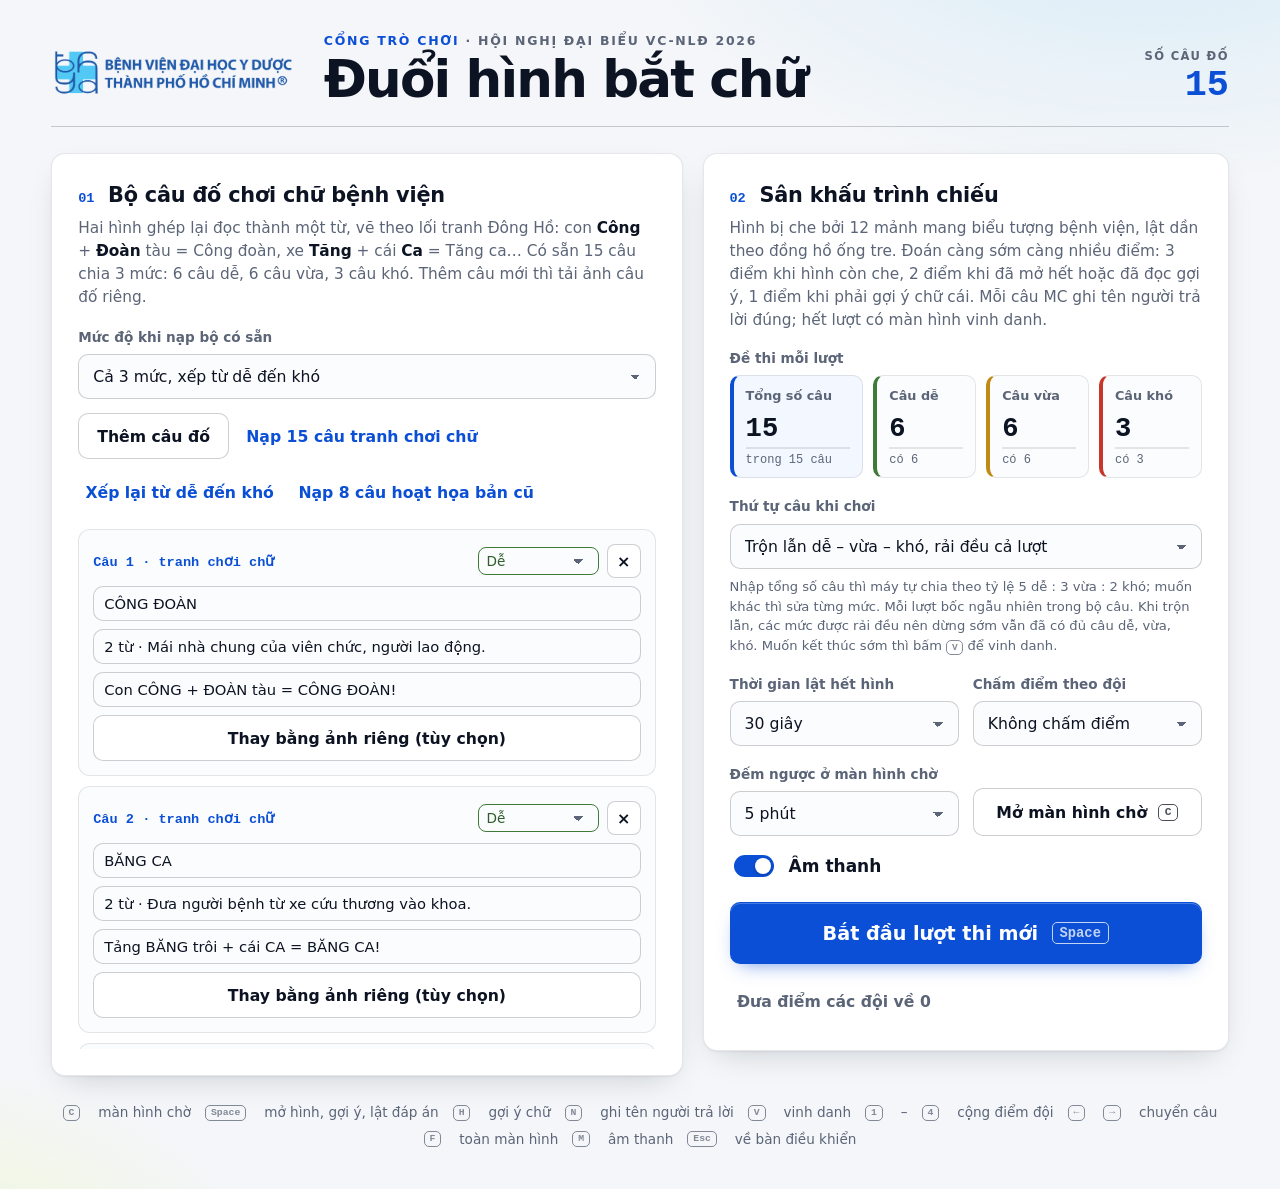
==== commit 1b0549fb: "fix(duoi-hinh): nhúng phông Noto Serif để dấu tiếng Việt không bị tách trên Windows; 15 câu, trộn mứ" ====
--- a/duoi-hinh.html
+++ b/duoi-hinh.html
@@ -6,6 +6,7 @@
   <title>Đuổi hình bắt chữ</title>
   <link rel="icon" href="data:image/svg+xml,%3Csvg xmlns='http://www.w3.org/2000/svg' viewBox='0 0 64 64'%3E%3Crect width='64' height='64' rx='14' fill='%230b4fd6'/%3E%3Ccircle cx='24' cy='28' r='10' fill='%23fde047'/%3E%3Crect x='34' y='24' width='18' height='22' rx='4' fill='%23d4ff3a'/%3E%3C/svg%3E">
   <link rel="stylesheet" href="css/chung.css">
+  <link rel="stylesheet" href="css/phong-chu.css">
   <link rel="stylesheet" href="css/duoi-hinh.css">
   <link rel="stylesheet" href="css/duoi-hinh-cho.css">
 </head>
@@ -25,12 +26,12 @@
     <div class="cb-luoi">
       <section class="the" aria-labelledby="h-bo-cau">
         <h2 id="h-bo-cau"><span class="so-buoc">01</span>Bộ câu đố chơi chữ bệnh viện</h2>
-        <p class="goi-y">Hai hình ghép lại đọc thành một từ, vẽ theo lối tranh Đông Hồ: con <b>Công</b> + <b>Đoàn</b> tàu = Công đoàn, xe <b>Tăng</b> + cái <b>Ca</b> = Tăng ca… Có sẵn 10 câu chia 3 mức: 4 câu dễ, 3 câu vừa, 3 câu khó. Thêm câu mới thì tải ảnh câu đố riêng.</p>
+        <p class="goi-y">Hai hình ghép lại đọc thành một từ, vẽ theo lối tranh Đông Hồ: con <b>Công</b> + <b>Đoàn</b> tàu = Công đoàn, xe <b>Tăng</b> + cái <b>Ca</b> = Tăng ca… Có sẵn 15 câu chia 3 mức: 6 câu dễ, 6 câu vừa, 3 câu khó. Thêm câu mới thì tải ảnh câu đố riêng.</p>
         <label class="nhan" for="o-muc-nap">Mức độ khi nạp bộ có sẵn</label>
         <select id="o-muc-nap"><option value="" selected>Cả 3 mức, xếp từ dễ đến khó</option><option value="de">Chỉ câu dễ</option><option value="vua">Chỉ câu vừa</option><option value="kho">Chỉ câu khó</option></select>
         <div class="hang-nut">
           <button type="button" id="nut-them" class="nut nut-vien">Thêm câu đố</button>
-          <button type="button" id="nut-mau" class="nut nut-chu">Nạp 10 câu tranh chơi chữ</button>
+          <button type="button" id="nut-mau" class="nut nut-chu">Nạp 15 câu tranh chơi chữ</button>
           <button type="button" id="nut-xep" class="nut nut-chu">Xếp lại từ dễ đến khó</button>
           <button type="button" id="nut-mau-cu" class="nut nut-chu">Nạp 8 câu hoạt họa bản cũ</button>
         </div>
@@ -50,7 +51,9 @@
             <label class="dh-so" data-muc="kho"><span>Câu khó</span><input id="o-so-kho" type="number" min="0" step="1" inputmode="numeric"><small id="co-kho"></small></label>
             <label class="dh-so" data-muc="khac" id="nhom-so-khac" hidden><span>Chưa phân loại</span><input id="o-so-khac" type="number" min="0" step="1" inputmode="numeric"><small id="co-khac"></small></label>
           </div>
-          <p class="dh-de-thi-ghi">Nhập tổng số câu thì máy tự chia theo tỷ lệ 5 dễ : 3 vừa : 2 khó; muốn khác thì sửa từng mức. Mỗi lượt bốc ngẫu nhiên trong bộ câu và chiếu từ dễ đến khó.</p>
+          <label class="nhan" for="o-thu-tu">Thứ tự câu khi chơi</label>
+          <select id="o-thu-tu"><option value="tron" selected>Trộn lẫn dễ – vừa – khó, rải đều cả lượt</option><option value="de-kho">Từ dễ đến khó</option></select>
+          <p class="dh-de-thi-ghi">Nhập tổng số câu thì máy tự chia theo tỷ lệ 5 dễ : 3 vừa : 2 khó; muốn khác thì sửa từng mức. Mỗi lượt bốc ngẫu nhiên trong bộ câu. Khi trộn lẫn, các mức được rải đều nên dừng sớm vẫn đã có đủ câu dễ, vừa, khó. Muốn kết thúc sớm thì bấm <kbd>V</kbd> để vinh danh.</p>
         </fieldset>
         <div class="hai-cot">
           <div>
@@ -198,6 +201,7 @@
   <script src="js/duoi-hinh/ve-tranh.js" defer></script>
   <script src="js/duoi-hinh/hinh-them.js" defer></script>
   <script src="js/duoi-hinh/hinh-dep.js" defer></script>
+  <script src="js/duoi-hinh/hinh-moi.js" defer></script>
   <script src="js/duoi-hinh/vinh-danh.js" defer></script>
   <script src="js/duoi-hinh/man-cho.js" defer></script>
   <script src="js/duoi-hinh/app.js" defer></script>
--- a/css/phong-chu.css
+++ b/css/phong-chu.css
@@ -0,0 +1,10 @@
+/* Phông chữ có chân cho Đuổi hình bắt chữ: Noto Serif (giấy phép SIL OFL 1.1, xem assets/phong/OFL-NotoSerif.txt),
+ * cắt còn Latin + tiếng Việt, độ đậm 400–900. Nhúng dạng data URL để chạy được cả khi mở bằng file:// và không có mạng.
+ * Lý do: Georgia trên Windows thiếu chữ tiếng Việt dựng sẵn (ắ, ầ, ồ, ạ…) nên trình duyệt ghép dấu rời, hiện thành "Bă´t đâ`u". */
+@font-face {
+  font-family: "DH Serif";
+  font-style: normal;
+  font-weight: 400 900;
+  font-display: block;
+  src: url("[data-uri]") format("woff");
+}
--- a/css/duoi-hinh.css
+++ b/css/duoi-hinh.css
@@ -10,7 +10,7 @@
   --dh-go: #7a4b25;
   --dh-go-dam: #4a2a12;
   --dh-tre: #6f9a3c;
-  --dh-serif: Georgia, "Noto Serif", "Times New Roman", serif;
+  --dh-serif: "DH Serif", "Noto Serif", "Times New Roman", serif; /* DH Serif nhúng sẵn (css/phong-chu.css): đủ chữ tiếng Việt trên mọi máy */
 }
 
 /* ── Bàn điều khiển ── */
--- a/css/duoi-hinh-cho.css
+++ b/css/duoi-hinh-cho.css
@@ -131,3 +131,8 @@
   .dh-cho::before, .cho-luat li, .cho-tieu-de span::after, .cho-dem span, .cho-dem b { animation: none; }
   .cho-giai-thich { transition: none; }
 }
+/* Màn hẹp: nhường chỗ cho tên sự kiện viết đầy đủ; phím tắt MC đã có ở bàn điều khiển */
+@media (max-width: 1340px) {
+  .cho-phim { display: none; }
+  .cho-thuong-hieu .nhan-nho { white-space: nowrap; }
+}
